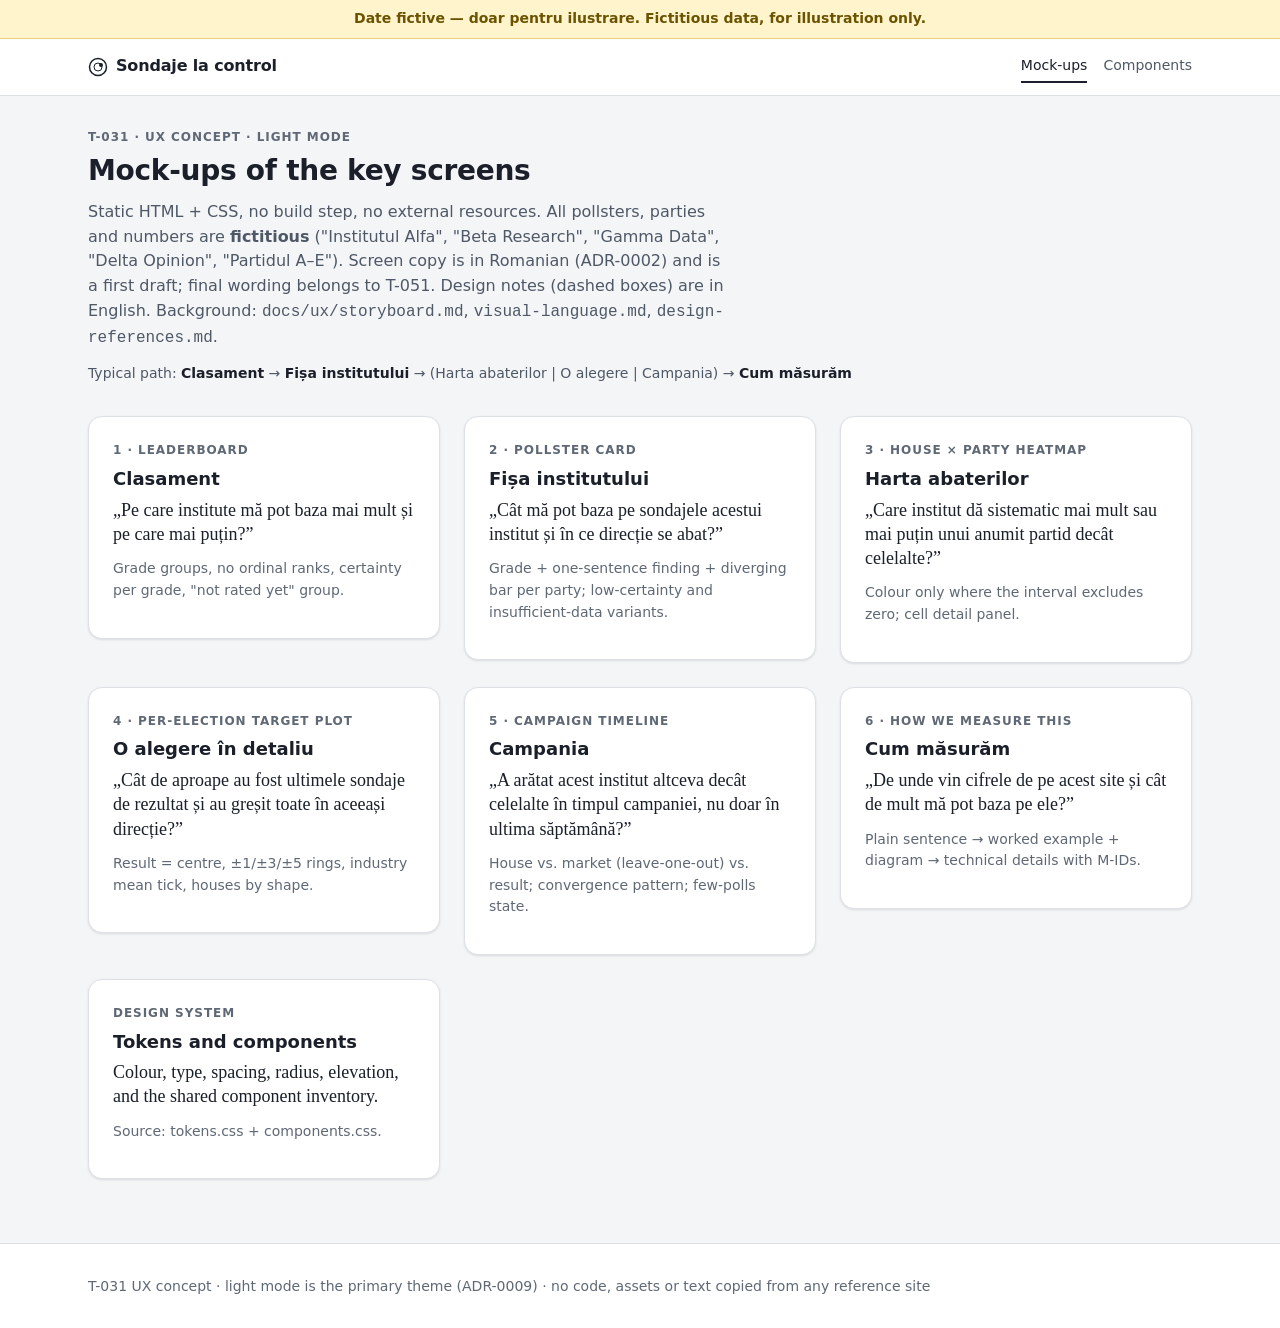
==== docs/ux/mockups/index.html @ 3166e3b6 "T-031: add mock-up index and design-system specimen page Co-authored-by: Copilot <223556219+Copilot@" ====
<!doctype html>
<html lang="en">
<head>
<meta charset="utf-8">
<meta name="viewport" content="width=device-width, initial-scale=1">
<title>T-031 UX concept · mock-ups</title>
<link rel="stylesheet" href="tokens.css">
<link rel="stylesheet" href="components.css">
<style>
  .screen-card h2 { font-size: var(--fs-md); margin-bottom: var(--space-2); }
  .screen-card .q { font-family: var(--font-serif); font-size: var(--fs-md); line-height: var(--lh-snug); margin: var(--space-2) 0 var(--space-3); color: var(--color-text); }
  .screen-card .meta { font-size: var(--fs-sm); color: var(--color-text-subtle); }
  .flow { font-size: var(--fs-sm); color: var(--color-text-muted); }
  .flow b { color: var(--color-text); }
</style>
</head>
<body>
<div class="fiction-banner" role="note">Date fictive — doar pentru ilustrare. Fictitious data, for illustration only.</div>
<header class="site-header">
  <div class="container">
    <a class="brand" href="index.html"><svg class="brand__mark" viewBox="0 0 20 20" aria-hidden="true"><circle cx="10" cy="10" r="8.5" fill="none" stroke="currentColor" stroke-width="1.5"/><circle cx="10" cy="10" r="4" fill="none" stroke="currentColor" stroke-width="1"/><circle cx="13" cy="8" r="2" fill="currentColor"/></svg>Sondaje la control</a>
    <nav class="nav" aria-label="Main">
      <a href="index.html" aria-current="page">Mock-ups</a>
      <a href="components.html">Components</a>
    </nav>
  </div>
</header>

<main class="container">
  <div class="page-head" style="margin-top:var(--space-6)">
    <p class="eyebrow">T-031 · UX concept · light mode</p>
    <h1>Mock-ups of the key screens</h1>
    <p class="prose muted" style="margin-top:var(--space-3)">Static HTML + CSS, no build step, no external resources. All pollsters, parties and numbers are <strong>fictitious</strong> ("Institutul Alfa", "Beta Research", "Gamma Data", "Delta Opinion", "Partidul A–E"). Screen copy is in Romanian (ADR-0002) and is a first draft; final wording belongs to T-051. Design notes (dashed boxes) are in English. Background: <code>docs/ux/storyboard.md</code>, <code>visual-language.md</code>, <code>design-references.md</code>.</p>
    <p class="flow" style="margin-top:var(--space-3)">Typical path: <b>Clasament</b> → <b>Fișa institutului</b> → (Harta abaterilor | O alegere | Campania) → <b>Cum măsurăm</b></p>
  </div>

  <div class="grid-3">
    <a class="card card--link screen-card" href="leaderboard.html">
      <p class="eyebrow">1 · Leaderboard</p>
      <h2>Clasament</h2>
      <p class="q">„Pe care institute mă pot baza mai mult și pe care mai puțin?”</p>
      <p class="meta">Grade groups, no ordinal ranks, certainty per grade, "not rated yet" group.</p>
    </a>
    <a class="card card--link screen-card" href="pollster-card.html">
      <p class="eyebrow">2 · Pollster card</p>
      <h2>Fișa institutului</h2>
      <p class="q">„Cât mă pot baza pe sondajele acestui institut și în ce direcție se abat?”</p>
      <p class="meta">Grade + one-sentence finding + diverging bar per party; low-certainty and insufficient-data variants.</p>
    </a>
    <a class="card card--link screen-card" href="heatmap.html">
      <p class="eyebrow">3 · House × party heatmap</p>
      <h2>Harta abaterilor</h2>
      <p class="q">„Care institut dă sistematic mai mult sau mai puțin unui anumit partid decât celelalte?”</p>
      <p class="meta">Colour only where the interval excludes zero; cell detail panel.</p>
    </a>
    <a class="card card--link screen-card" href="target-plot.html">
      <p class="eyebrow">4 · Per-election target plot</p>
      <h2>O alegere în detaliu</h2>
      <p class="q">„Cât de aproape au fost ultimele sondaje de rezultat și au greșit toate în aceeași direcție?”</p>
      <p class="meta">Result = centre, ±1/±3/±5 rings, industry mean tick, houses by shape.</p>
    </a>
    <a class="card card--link screen-card" href="timeline.html">
      <p class="eyebrow">5 · Campaign timeline</p>
      <h2>Campania</h2>
      <p class="q">„A arătat acest institut altceva decât celelalte în timpul campaniei, nu doar în ultima săptămână?”</p>
      <p class="meta">House vs. market (leave-one-out) vs. result; convergence pattern; few-polls state.</p>
    </a>
    <a class="card card--link screen-card" href="methodology.html">
      <p class="eyebrow">6 · How we measure this</p>
      <h2>Cum măsurăm</h2>
      <p class="q">„De unde vin cifrele de pe acest site și cât de mult mă pot baza pe ele?”</p>
      <p class="meta">Plain sentence → worked example + diagram → technical details with M-IDs.</p>
    </a>
    <a class="card card--link screen-card" href="components.html">
      <p class="eyebrow">Design system</p>
      <h2>Tokens and components</h2>
      <p class="q">Colour, type, spacing, radius, elevation, and the shared component inventory.</p>
      <p class="meta">Source: tokens.css + components.css.</p>
    </a>
  </div>
</main>

<footer class="site-footer">
  <div class="container">T-031 UX concept · light mode is the primary theme (ADR-0009) · no code, assets or text copied from any reference site</div>
</footer>
</body>
</html>
---- docs/ux/mockups/tokens.css ----
@charset "UTF-8";
/*
 * Design tokens: T-031 UX concept (ADR-0009).
 * Light mode is the primary theme. Dark mode is an optional mapping of the
 * same token names, documented in ../visual-language.md (not used in mock-ups).
 *
 * Rules:
 * - Components use tokens only, never raw hex values.
 * - Colour is reserved for data. UI chrome stays neutral (ink + greys).
 * - Text tokens meet WCAG AA (>= 4.5:1) on both --color-bg and --color-surface.
 */

:root {
  color-scheme: light;

  /* ---------- Neutral UI ---------- */
  --color-bg: #f4f5f7;              /* page background, cool off-white */
  --color-surface: #ffffff;         /* cards, tables, charts */
  --color-surface-sunken: #eef0f3;  /* table header, disclosure body, wells */
  --color-border: #dde1e6;          /* hairlines, card outline */
  --color-border-strong: #b8bfc8;   /* axis lines, input outlines */
  --color-gridline: #e9ecef;        /* chart gridlines */

  --color-text: #1a1f29;            /* 16.5:1 on surface */
  --color-text-muted: #4e5866;      /* 7.2:1 on surface: secondary text */
  --color-text-subtle: #5f6875;     /* 5.2:1 on bg: captions, axis labels */
  --color-link: var(--color-text);  /* links are ink + underline, not colour */
  --color-focus: #2563eb;           /* focus ring only */

  /* ---------- Data: direction of deviation (diverging, colour-blind safe) ---------- */
  /* Left = underestimates (orange), right = overestimates (blue). Always paired
     with a sign (+/−), a position (left/right of zero), and a word. */
  --color-over: #2e6db4;            /* bar fill, 5.3:1 */
  --color-over-strong: #1f5594;     /* text on light bg */
  --color-over-soft: #dce8f5;       /* tint, area fill */
  --color-under: #c8651b;           /* bar fill, 3.9:1 (graphic object, >= 3:1) */
  --color-under-strong: #9a4a0e;    /* text on light bg */
  --color-under-soft: #f8e3d2;      /* tint, area fill */

  /* Heatmap ramp: 5 steps per side + neutral middle. Steps 1-3 take ink text,
     steps 4-5 take white text (all >= 4.5:1). */
  --heat-over-1: #eaf1f9;
  --heat-over-2: #bcd3ec;
  --heat-over-3: #7fa9d8;
  --heat-over-4: #3e78bd;
  --heat-over-5: #1f5594;
  --heat-zero: #f7f7f8;
  --heat-under-1: #fbede2;
  --heat-under-2: #f2c9a6;
  --heat-under-3: #e59b5e;
  --heat-under-4: #b85a14;
  --heat-under-5: #93450b;

  /* ---------- Data: references and states ---------- */
  --color-result: #1a1f29;          /* the official result (the "zero") */
  --color-market: #8a939f;          /* market / other houses (3.1:1 on surface) */
  --color-market-soft: #e3e6ea;
  --color-house: #1a1f29;           /* the house in focus: ink, never a brand colour */
  --color-window: #f1ede4;          /* final 21-day accuracy window (M-1.3) */
  --color-hatch: #c5cbd3;           /* "insufficient data" hatching */

  /* ---------- Party identity (placeholder palette for FICTITIOUS parties) ---------- */
  /* Real party colours are set per party in data; they are used ONLY as a
     small chip next to the party name, never to encode values. Hues here are
     chosen away from the over/under blue-orange pair. */
  --party-a: #7a3e78;
  --party-b: #5f6f1f;
  --party-c: #a83a5f;
  --party-d: #4b5563;
  --party-e: #1f7a5c;

  /* ---------- Notices ---------- */
  --color-notice-bg: #fff4cc;       /* fictitious-data banner, "preliminary" callout */
  --color-notice-text: #6b5300;     /* 6.7:1 on notice bg */
  --color-notice-border: #e8d27a;

  /* ---------- Typography ---------- */
  /* No web fonts are loaded (no CDN). Inter is used if installed locally. */
  --font-sans: "Inter", "Segoe UI", system-ui, -apple-system, "Helvetica Neue", Arial, sans-serif;
  /* Serif is used ONLY for the headline finding: it marks "this is the answer". */
  --font-serif: "Source Serif 4", "Source Serif Pro", Charter, "Sitka Text", Cambria, Georgia, serif;
  --font-mono: "JetBrains Mono", "Cascadia Mono", Consolas, "SFMono-Regular", monospace;

  --fs-xs: 0.75rem;     /* 12px: eyebrow, axis ticks */
  --fs-sm: 0.875rem;    /* 14px: captions, table */
  --fs-base: 1rem;      /* 16px: body */
  --fs-md: 1.125rem;    /* 18px: lead text */
  --fs-lg: 1.375rem;    /* 22px: card headline finding */
  --fs-xl: 1.75rem;     /* 28px: page title */
  --fs-2xl: 2.25rem;    /* 36px: big numbers, grade letter */

  --lh-tight: 1.2;
  --lh-snug: 1.35;
  --lh-body: 1.55;

  --fw-regular: 400;
  --fw-medium: 500;
  --fw-semibold: 600;
  --fw-bold: 700;

  --tracking-eyebrow: 0.08em;

  /* ---------- Spacing (4px base) ---------- */
  --space-1: 0.25rem;   /* 4 */
  --space-2: 0.5rem;    /* 8 */
  --space-3: 0.75rem;   /* 12 */
  --space-4: 1rem;      /* 16 */
  --space-5: 1.5rem;    /* 24 */
  --space-6: 2rem;      /* 32 */
  --space-7: 3rem;      /* 48 */
  --space-8: 4rem;      /* 64 */

  /* ---------- Radius ---------- */
  --radius-sm: 6px;     /* chips, badges, heat cells */
  --radius-md: 10px;    /* callouts, inputs */
  --radius-lg: 14px;    /* cards */
  --radius-pill: 999px;

  /* ---------- Elevation ---------- */
  --shadow-0: none;
  --shadow-1: 0 1px 2px rgba(16, 24, 40, 0.05), 0 1px 3px rgba(16, 24, 40, 0.06); /* cards */
  --shadow-2: 0 4px 14px rgba(16, 24, 40, 0.08);  /* hovered card, popover */
  --shadow-3: 0 12px 32px rgba(16, 24, 40, 0.12); /* modal (rare) */

  /* ---------- Layout ---------- */
  --container-max: 72rem;   /* 1152px */
  --measure: 40rem;         /* max line length for prose */
}
---- docs/ux/mockups/components.css ----
@charset "UTF-8";
/*
 * Component styles: T-031 UX concept. Uses tokens.css only.
 * Inventory (see ../visual-language.md §6): page chrome, card, grade badge with
 * certainty level, party chip, diverging bar, heatmap cell, interval marker,
 * callout, table, disclosure, tag, legend, segmented control.
 */

/* ---------- Base ---------- */
*, *::before, *::after { box-sizing: border-box; }
html { -webkit-text-size-adjust: 100%; }
body {
  margin: 0;
  background: var(--color-bg);
  color: var(--color-text);
  font-family: var(--font-sans);
  font-size: var(--fs-base);
  line-height: var(--lh-body);
  font-variant-numeric: tabular-nums;
}
h1, h2, h3, h4 { margin: 0; line-height: var(--lh-tight); font-weight: var(--fw-semibold); }
h1 { font-size: var(--fs-xl); letter-spacing: -0.01em; }
h2 { font-size: var(--fs-lg); }
h3 { font-size: var(--fs-md); }
p { margin: 0 0 var(--space-3); }
a { color: var(--color-link); text-decoration: underline; text-underline-offset: 2px; text-decoration-thickness: 1px; }
a:hover { text-decoration-thickness: 2px; }
:focus-visible { outline: 2px solid var(--color-focus); outline-offset: 2px; border-radius: 2px; }
small, .text-small { font-size: var(--fs-sm); }
.muted { color: var(--color-text-muted); }
.subtle { color: var(--color-text-subtle); }
.num { font-variant-numeric: tabular-nums; white-space: nowrap; }
.over { color: var(--color-over-strong); }
.under { color: var(--color-under-strong); }
.visually-hidden { position: absolute; width: 1px; height: 1px; overflow: hidden; clip: rect(0 0 0 0); white-space: nowrap; }

.container { max-width: var(--container-max); margin: 0 auto; padding: 0 var(--space-5); }
.prose { max-width: var(--measure); }
.stack > * + * { margin-top: var(--space-5); }
.grid-2 { display: grid; grid-template-columns: repeat(auto-fit, minmax(22rem, 1fr)); gap: var(--space-5); align-items: start; }
.grid-3 { display: grid; grid-template-columns: repeat(auto-fit, minmax(17rem, 1fr)); gap: var(--space-5); align-items: start; }

/* ---------- Fictitious-data banner (mandatory on every mock-up) ---------- */
.fiction-banner {
  background: var(--color-notice-bg);
  color: var(--color-notice-text);
  border-bottom: 1px solid var(--color-notice-border);
  font-size: var(--fs-sm);
  font-weight: var(--fw-semibold);
  text-align: center;
  padding: var(--space-2) var(--space-4);
}

/* ---------- Site header ---------- */
.site-header {
  background: var(--color-surface);
  border-bottom: 1px solid var(--color-border);
  position: sticky; top: 0; z-index: 10;
}
.site-header .container { display: flex; align-items: center; gap: var(--space-5); min-height: 3.5rem; flex-wrap: wrap; }
.brand { font-weight: var(--fw-bold); text-decoration: none; letter-spacing: -0.01em; display: flex; align-items: center; gap: var(--space-2); }
.brand__mark { width: 1.25rem; height: 1.25rem; }
.nav { display: flex; gap: var(--space-4); margin-left: auto; flex-wrap: wrap; }
.nav a { text-decoration: none; font-size: var(--fs-sm); color: var(--color-text-muted); padding: var(--space-1) 0; border-bottom: 2px solid transparent; }
.nav a:hover { color: var(--color-text); }
.nav a[aria-current="page"] { color: var(--color-text); border-bottom-color: var(--color-text); font-weight: var(--fw-medium); }

/* ---------- Page head ---------- */
.breadcrumb { font-size: var(--fs-sm); color: var(--color-text-subtle); margin: var(--space-5) 0 var(--space-3); }
.breadcrumb a { color: inherit; }
.page-head { margin-bottom: var(--space-6); }
.eyebrow {
  font-size: var(--fs-xs);
  font-weight: var(--fw-bold);
  letter-spacing: var(--tracking-eyebrow);
  text-transform: uppercase;
  color: var(--color-text-subtle);
  margin: 0 0 var(--space-2);
}
/* The single question a screen answers, written on the screen. */
.question { font-size: var(--fs-sm); color: var(--color-text-muted); margin: var(--space-2) 0 0; }
.question::before { content: "\00CEntrebarea: "; font-weight: var(--fw-semibold); color: var(--color-text); }
/* The answer: a plain-language headline finding, the only serif element. */
.finding {
  font-family: var(--font-serif);
  font-size: var(--fs-lg);
  line-height: var(--lh-snug);
  font-weight: var(--fw-regular);
  max-width: 46rem;
  margin: var(--space-4) 0 var(--space-2);
  font-variant-numeric: lining-nums tabular-nums;
}
.finding strong { font-weight: var(--fw-bold); }
.finding--page { font-size: 1.5rem; }
.finding-meta { font-size: var(--fs-sm); color: var(--color-text-muted); }

/* ---------- Card ---------- */
.card {
  background: var(--color-surface);
  border: 1px solid var(--color-border);
  border-radius: var(--radius-lg);
  box-shadow: var(--shadow-1);
  padding: var(--space-5);
}
.card--link { display: block; text-decoration: none; transition: box-shadow 0.15s ease; }
.card--link:hover { box-shadow: var(--shadow-2); }
.card__head { display: flex; gap: var(--space-4); align-items: flex-start; justify-content: space-between; }
.card__title { font-size: var(--fs-md); font-weight: var(--fw-semibold); }
.card__meta { font-size: var(--fs-sm); color: var(--color-text-subtle); margin-top: var(--space-1); }
.card__section { border-top: 1px solid var(--color-border); margin-top: var(--space-5); padding-top: var(--space-4); }
.card__foot { border-top: 1px solid var(--color-border); margin-top: var(--space-5); padding-top: var(--space-3); font-size: var(--fs-sm); color: var(--color-text-subtle); display: flex; gap: var(--space-4); flex-wrap: wrap; }
.card--dashed { border-style: dashed; border-color: var(--color-border-strong); box-shadow: none; }

/* Stat strip: big number + small label */
.stats { display: flex; gap: var(--space-5); flex-wrap: wrap; margin: 0; }
.stat dt { font-size: var(--fs-xs); color: var(--color-text-subtle); text-transform: uppercase; letter-spacing: var(--tracking-eyebrow); font-weight: var(--fw-bold); }
.stat dd { margin: 0; font-size: var(--fs-md); font-weight: var(--fw-semibold); }
.stat dd small { font-weight: var(--fw-regular); color: var(--color-text-muted); }

/* ---------- Grade badge + certainty level (M-5.2) ---------- */
.grade { display: inline-flex; align-items: center; gap: var(--space-3); }
.grade__letter {
  display: grid; place-items: center;
  width: 3.25rem; height: 3.25rem;
  border: 2px solid var(--color-text);
  border-radius: var(--radius-md);
  font-size: var(--fs-2xl);
  font-weight: var(--fw-bold);
  line-height: 1;
  color: var(--color-text);
  background: var(--color-surface);
}
.grade__text { display: flex; flex-direction: column; font-size: var(--fs-sm); line-height: var(--lh-snug); }
.grade__label { font-weight: var(--fw-semibold); }
.grade--sm .grade__letter { width: 2.25rem; height: 2.25rem; font-size: var(--fs-lg); border-width: 1.5px; border-radius: var(--radius-sm); }
/* Low certainty: dashed outline + muted letter. The grade is a provisional estimate. */
.grade.is-low .grade__letter { border-style: dashed; border-color: var(--color-text-muted); color: var(--color-text-muted); }
/* Not rated: no letter is shown, only a dash on a hatched tile. */
.grade.is-unrated .grade__letter {
  border: 1.5px dashed var(--color-border-strong); color: var(--color-text-subtle);
  background: repeating-linear-gradient(135deg, var(--color-surface) 0 5px, var(--color-surface-sunken) 5px 10px);
}

/* Certainty meter: 3 segments, filled = level. Always followed by a word. */
.certainty { display: inline-flex; align-items: center; gap: var(--space-2); color: var(--color-text-muted); white-space: nowrap; }
.certainty__meter { display: inline-flex; gap: 3px; }
.certainty__meter i { width: 0.6rem; height: 0.6rem; border-radius: 50%; border: 1.5px solid var(--color-text-muted); display: block; }
.certainty__meter i.on { background: var(--color-text-muted); }

/* ---------- Party chip ---------- */
.party { display: inline-flex; align-items: center; gap: var(--space-2); white-space: nowrap; }
.party__swatch { width: 0.7rem; height: 0.7rem; border-radius: 2px; flex: none; }
.party--a .party__swatch { background: var(--party-a); }
.party--b .party__swatch { background: var(--party-b); }
.party--c .party__swatch { background: var(--party-c); }
.party--d .party__swatch { background: var(--party-d); }
.party--e .party__swatch { background: var(--party-e); }

/* ---------- Charts (inline SVG) ---------- */
.chart { width: 100%; height: auto; display: block; overflow: visible; font-family: var(--font-sans); }
.chart--mini { max-width: 24rem; }
.chart text { fill: var(--color-text-muted); font-size: 12px; }
.chart .t-label { fill: var(--color-text); font-size: 13px; }
.chart .t-strong { fill: var(--color-text); font-weight: 600; }
.chart .t-over { fill: var(--color-over-strong); font-weight: 600; }
.chart .t-under { fill: var(--color-under-strong); font-weight: 600; }
.chart .t-ns { fill: var(--color-text-subtle); }
.chart .grid { stroke: var(--color-gridline); stroke-width: 1; }
.chart .axis { stroke: var(--color-border-strong); stroke-width: 1; }
.chart .zero { stroke: var(--color-result); stroke-width: 1.5; }

/* Diverging bar: bar = point estimate, whisker = 90% interval. */
.db-over { fill: var(--color-over); }
.db-under { fill: var(--color-under); }
/* Interval crosses zero: hollow bar (outline only) + muted value. */
.db-over.is-ns, .db-under.is-ns { fill: var(--color-surface); stroke-width: 1.5; }
.db-over.is-ns { stroke: var(--color-over); }
.db-under.is-ns { stroke: var(--color-under); }
.whisker { stroke: var(--color-text); stroke-width: 1.5; }

/* Interval marker: dot + whisker. Hollow when the interval includes zero. */
.im-dot { fill: var(--color-house); stroke: var(--color-surface); stroke-width: 1.5; }
.im-dot.is-ns { fill: var(--color-surface); stroke: var(--color-house); }
.im-dot.is-muted { fill: var(--color-market); }
.im-whisker { stroke: var(--color-house); stroke-width: 1.5; }
.im-whisker.is-muted { stroke: var(--color-market); }
.im-market { fill: var(--color-surface); stroke: var(--color-market); stroke-width: 2; }

/* ---------- Heatmap ---------- */
.heatmap { border-collapse: separate; border-spacing: 4px; font-size: var(--fs-sm); }
.heatmap th { font-weight: var(--fw-medium); text-align: left; padding: var(--space-2); white-space: nowrap; }
.heatmap thead th { font-size: var(--fs-sm); vertical-align: bottom; text-align: center; }
.heat {
  width: 6.5rem; height: 3.25rem;
  border-radius: var(--radius-sm);
  text-align: center;
  font-weight: var(--fw-semibold);
  font-variant-numeric: tabular-nums;
  color: var(--color-text);
  line-height: 1.15;
  border: 1px solid transparent;
  cursor: pointer;
}
.heat small { display: block; font-weight: var(--fw-regular); font-size: 0.6875rem; opacity: 0.9; }
.heat:hover { outline: 2px solid var(--color-text); outline-offset: 1px; }
.h-o1 { background: var(--heat-over-1); } .h-o2 { background: var(--heat-over-2); } .h-o3 { background: var(--heat-over-3); }
.h-o4 { background: var(--heat-over-4); color: #fff; } .h-o5 { background: var(--heat-over-5); color: #fff; }
.h-u1 { background: var(--heat-under-1); } .h-u2 { background: var(--heat-under-2); } .h-u3 { background: var(--heat-under-3); }
.h-u4 { background: var(--heat-under-4); color: #fff; } .h-u5 { background: var(--heat-under-5); color: #fff; }
.h-0 { background: var(--heat-zero); }
/* Interval includes zero: no fill, thin outline, muted value prefixed by "≈". */
.heat.is-ns { background: var(--color-surface); border-color: var(--color-border); color: var(--color-text-subtle); font-weight: var(--fw-regular); }
/* Low certainty: dashed outline on top of the fill. */
.heat.is-low { border: 1.5px dashed var(--color-text-muted); }
/* Insufficient data: hatched, no number at all. */
.heat.is-insufficient, .swatch-insufficient {
  background: repeating-linear-gradient(135deg, var(--color-surface) 0 6px, var(--color-hatch) 6px 7px);
  color: var(--color-text-subtle); font-weight: var(--fw-regular); font-size: var(--fs-xs);
  border-color: var(--color-border);
}

/* ---------- Legend ---------- */
.legend { display: flex; flex-wrap: wrap; gap: var(--space-2) var(--space-5); font-size: var(--fs-sm); color: var(--color-text-muted); align-items: center; }
.legend__item { display: inline-flex; align-items: center; gap: var(--space-2); }
.legend__swatch { width: 1.5rem; height: 0.85rem; border-radius: 3px; display: inline-block; border: 1px solid transparent; }
.ramp { display: inline-flex; border-radius: 3px; overflow: hidden; }
.ramp i { width: 1.4rem; height: 0.85rem; display: block; }

/* ---------- Callout ---------- */
.callout {
  border-radius: var(--radius-md);
  padding: var(--space-4) var(--space-5);
  background: var(--color-surface-sunken);
  border-left: 3px solid var(--color-border-strong);
  font-size: var(--fs-sm);
}
.callout > :last-child { margin-bottom: 0; }
.callout__title { font-weight: var(--fw-semibold); font-size: var(--fs-sm); margin: 0 0 var(--space-2); }
/* "Ce nu spunem": what the numbers do not show (ADR-0003). */
.callout--caveat { background: var(--color-surface); border: 1px solid var(--color-border); border-left: 3px solid var(--color-text); }
/* Preliminary / low certainty notices. */
.callout--preliminary { background: var(--color-notice-bg); border-left-color: var(--color-notice-border); color: var(--color-notice-text); }
.callout--preliminary .callout__title { color: var(--color-notice-text); }
/* Insufficient data: hatched edge, neutral. */
.callout--insufficient { background: var(--color-surface); border: 1px dashed var(--color-border-strong); border-left: 6px solid var(--color-hatch); }

/* ---------- Table ---------- */
.table-wrap { overflow-x: auto; }
.table { width: 100%; border-collapse: collapse; font-size: var(--fs-sm); background: var(--color-surface); }
.table th, .table td { padding: var(--space-3) var(--space-3); text-align: left; border-bottom: 1px solid var(--color-border); vertical-align: middle; }
.table thead th { background: var(--color-surface-sunken); font-weight: var(--fw-semibold); color: var(--color-text-muted); font-size: var(--fs-xs); text-transform: uppercase; letter-spacing: var(--tracking-eyebrow); }
.table td.num, .table th.num { text-align: right; }
.table tbody tr:hover { background: #fafbfc; }
.table .group-row th { background: var(--color-surface); font-size: var(--fs-sm); text-transform: none; letter-spacing: 0; color: var(--color-text); padding-top: var(--space-5); border-bottom: 2px solid var(--color-text); }

/* ---------- Disclosure (progressive disclosure layers) ---------- */
.disclosure { border-top: 1px solid var(--color-border); }
.disclosure:last-of-type { border-bottom: 1px solid var(--color-border); }
.disclosure > summary {
  cursor: pointer; list-style: none;
  padding: var(--space-3) 0;
  font-size: var(--fs-sm); font-weight: var(--fw-semibold);
  display: flex; justify-content: space-between; align-items: center;
}
.disclosure > summary::-webkit-details-marker { display: none; }
.disclosure > summary::after { content: "+"; font-size: var(--fs-md); color: var(--color-text-muted); font-weight: var(--fw-regular); }
.disclosure[open] > summary::after { content: "\2212"; }
.disclosure__body { padding: 0 0 var(--space-4); font-size: var(--fs-sm); color: var(--color-text-muted); }
.disclosure__body p:last-child { margin-bottom: 0; }

/* ---------- Tag (behaviour patterns, method labels) ---------- */
.tag {
  display: inline-flex; align-items: center; gap: var(--space-1);
  font-size: var(--fs-xs); font-weight: var(--fw-medium);
  padding: 2px var(--space-2);
  border: 1px solid var(--color-border-strong);
  border-radius: var(--radius-pill);
  color: var(--color-text-muted);
  background: var(--color-surface);
  white-space: nowrap;
}
.tag--method { font-family: var(--font-mono); font-size: 0.6875rem; border-style: dotted; }

/* ---------- Segmented control ---------- */
.segmented { display: inline-flex; border: 1px solid var(--color-border-strong); border-radius: var(--radius-pill); padding: 2px; background: var(--color-surface); }
.segmented button {
  font: inherit; font-size: var(--fs-sm);
  border: 0; background: transparent; color: var(--color-text-muted);
  padding: var(--space-1) var(--space-4); border-radius: var(--radius-pill); cursor: pointer;
}
.segmented button[aria-pressed="true"] { background: var(--color-text); color: var(--color-surface); }

/* ---------- Mock-up annotations (design notes for the owner; not product UI) ---------- */
.annot {
  font-size: var(--fs-xs);
  color: var(--color-text-subtle);
  border: 1px dashed var(--color-border-strong);
  border-radius: var(--radius-sm);
  padding: var(--space-2) var(--space-3);
  background: transparent;
  margin-top: var(--space-3);
}
.annot::before { content: "Design note \00B7  "; font-weight: var(--fw-bold); }

/* ---------- Footer ---------- */
.site-footer { margin-top: var(--space-8); border-top: 1px solid var(--color-border); background: var(--color-surface); padding: var(--space-6) 0; font-size: var(--fs-sm); color: var(--color-text-subtle); }

@media (max-width: 40rem) {
  .container { padding: 0 var(--space-4); }
  .finding { font-size: 1.2rem; }
  .finding--page { font-size: 1.3rem; }
  .heat { width: 4.25rem; }
}
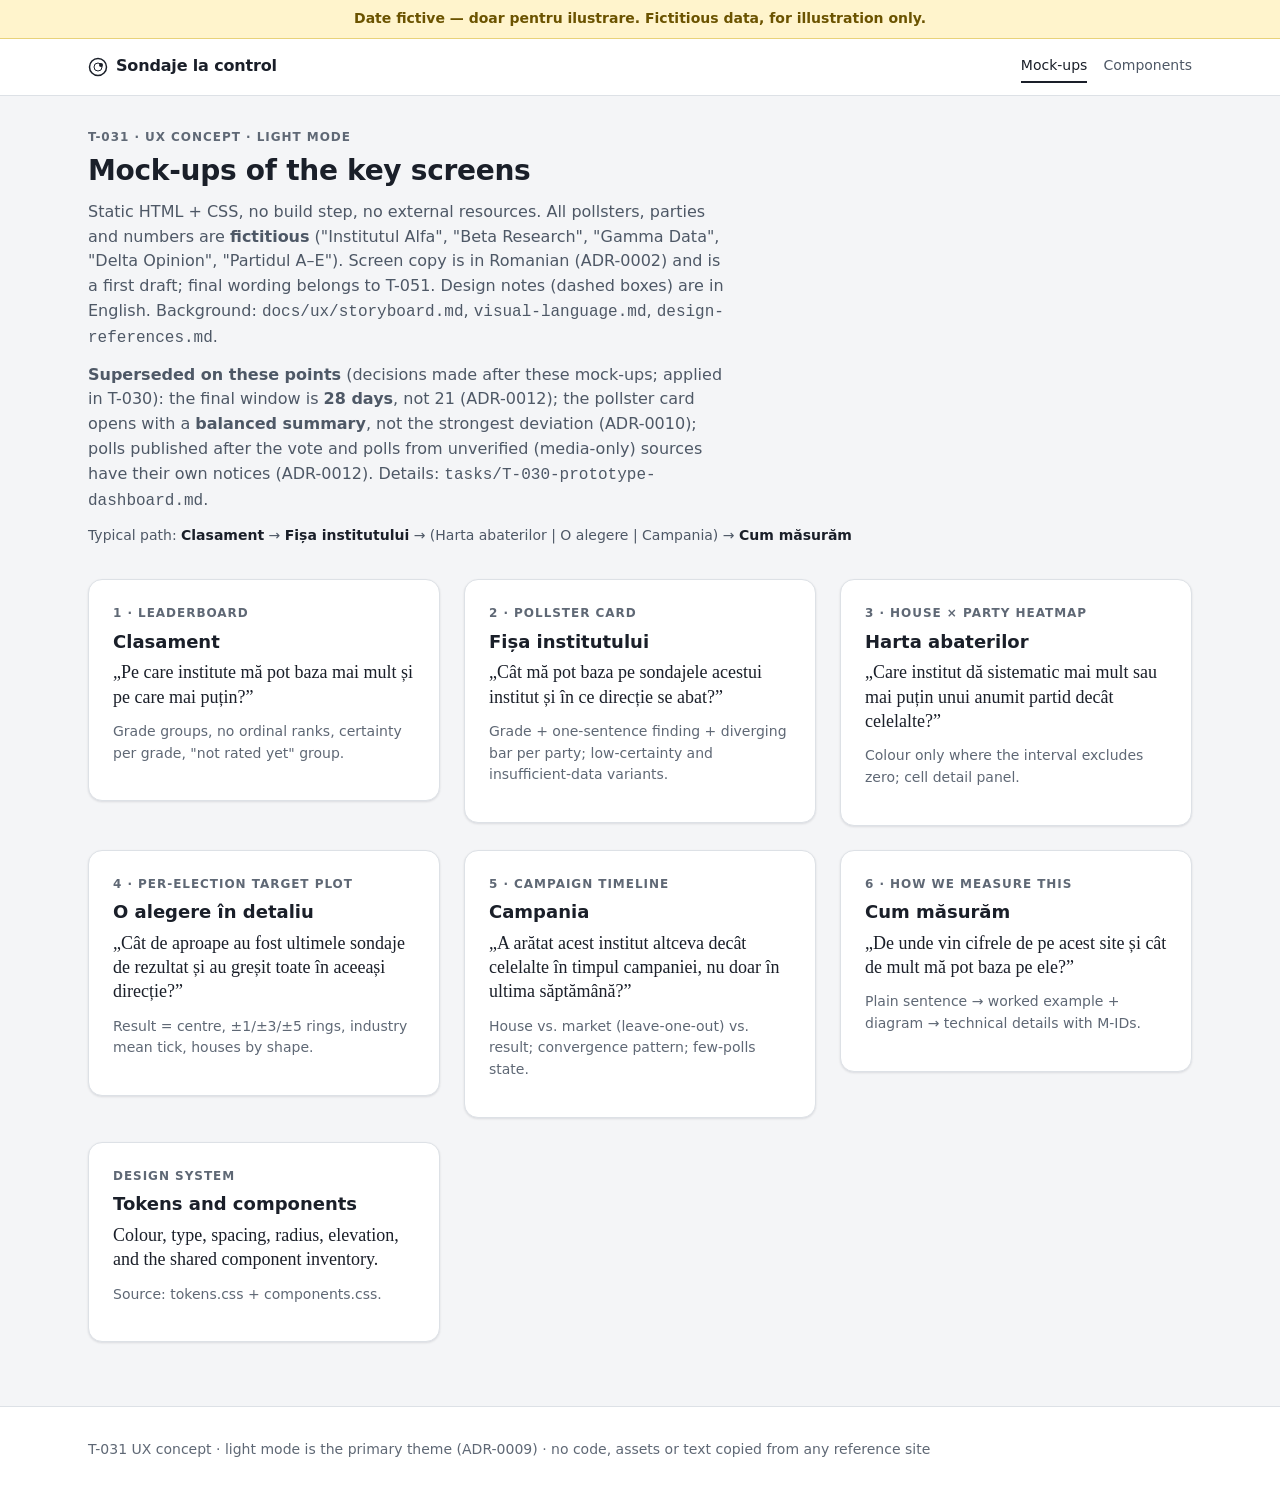
==== commit 165321b5: "T-000: add T-030 task, mark mock-ups as superseded on three points, add coordinator playbook Co-auth" ====
--- a/docs/ux/mockups/index.html
+++ b/docs/ux/mockups/index.html
@@ -31,6 +31,7 @@
     <p class="eyebrow">T-031 · UX concept · light mode</p>
     <h1>Mock-ups of the key screens</h1>
     <p class="prose muted" style="margin-top:var(--space-3)">Static HTML + CSS, no build step, no external resources. All pollsters, parties and numbers are <strong>fictitious</strong> ("Institutul Alfa", "Beta Research", "Gamma Data", "Delta Opinion", "Partidul A–E"). Screen copy is in Romanian (ADR-0002) and is a first draft; final wording belongs to T-051. Design notes (dashed boxes) are in English. Background: <code>docs/ux/storyboard.md</code>, <code>visual-language.md</code>, <code>design-references.md</code>.</p>
+    <p class="prose muted" style="margin-top:var(--space-3)"><strong>Superseded on these points</strong> (decisions made after these mock-ups; applied in T-030): the final window is <strong>28 days</strong>, not 21 (ADR-0012); the pollster card opens with a <strong>balanced summary</strong>, not the strongest deviation (ADR-0010); polls published after the vote and polls from unverified (media-only) sources have their own notices (ADR-0012). Details: <code>tasks/T-030-prototype-dashboard.md</code>.</p>
     <p class="flow" style="margin-top:var(--space-3)">Typical path: <b>Clasament</b> → <b>Fișa institutului</b> → (Harta abaterilor | O alegere | Campania) → <b>Cum măsurăm</b></p>
   </div>
 
--- a/docs/ux/mockups/components.css
+++ b/docs/ux/mockups/components.css
@@ -37,8 +37,8 @@
 .container { max-width: var(--container-max); margin: 0 auto; padding: 0 var(--space-5); }
 .prose { max-width: var(--measure); }
 .stack > * + * { margin-top: var(--space-5); }
-.grid-2 { display: grid; grid-template-columns: repeat(auto-fit, minmax(22rem, 1fr)); gap: var(--space-5); align-items: start; }
-.grid-3 { display: grid; grid-template-columns: repeat(auto-fit, minmax(17rem, 1fr)); gap: var(--space-5); align-items: start; }
+.grid-2 { display: grid; grid-template-columns: repeat(auto-fit, minmax(min(22rem, 100%), 1fr)); gap: var(--space-5); align-items: start; }
+.grid-3 { display: grid; grid-template-columns: repeat(auto-fit, minmax(min(17rem, 100%), 1fr)); gap: var(--space-5); align-items: start; }
 
 /* ---------- Fictitious-data banner (mandatory on every mock-up) ---------- */
 .fiction-banner {
@@ -190,6 +190,7 @@
 .heatmap { border-collapse: separate; border-spacing: 4px; font-size: var(--fs-sm); }
 .heatmap th { font-weight: var(--fw-medium); text-align: left; padding: var(--space-2); white-space: nowrap; }
 .heatmap thead th { font-size: var(--fs-sm); vertical-align: bottom; text-align: center; }
+.heatmap th[scope="row"] { position: sticky; left: 0; z-index: 1; background: var(--color-surface); }
 .heat {
   width: 6.5rem; height: 3.25rem;
   border-radius: var(--radius-sm);
@@ -221,7 +222,7 @@
 
 /* ---------- Legend ---------- */
 .legend { display: flex; flex-wrap: wrap; gap: var(--space-2) var(--space-5); font-size: var(--fs-sm); color: var(--color-text-muted); align-items: center; }
-.legend__item { display: inline-flex; align-items: center; gap: var(--space-2); }
+.legend__item { display: inline-flex; align-items: center; gap: var(--space-2); flex-wrap: wrap; }
 .legend__swatch { width: 1.5rem; height: 0.85rem; border-radius: 3px; display: inline-block; border: 1px solid transparent; }
 .ramp { display: inline-flex; border-radius: 3px; overflow: hidden; }
 .ramp i { width: 1.4rem; height: 0.85rem; display: block; }
@@ -305,9 +306,19 @@
 /* ---------- Footer ---------- */
 .site-footer { margin-top: var(--space-8); border-top: 1px solid var(--color-border); background: var(--color-surface); padding: var(--space-6) 0; font-size: var(--fs-sm); color: var(--color-text-subtle); }
 
+/* Responsive chart variants: a wide SVG for desktop/tablet, a stacked one for phones. */
+.only-narrow { display: none; }
+
 @media (max-width: 40rem) {
+  .only-wide { display: none; }
+  .only-narrow { display: block; }
+  .site-header { position: static; }
+  .nav { margin-left: 0; width: 100%; flex-wrap: nowrap; overflow-x: auto; gap: var(--space-4); padding-bottom: var(--space-1); }
+  .nav a { white-space: nowrap; }
   .container { padding: 0 var(--space-4); }
   .finding { font-size: 1.2rem; }
   .finding--page { font-size: 1.3rem; }
   .heat { width: 4.25rem; }
-}
+  .card__head { flex-wrap: wrap; }
+  .card { padding: var(--space-4); }
+}
